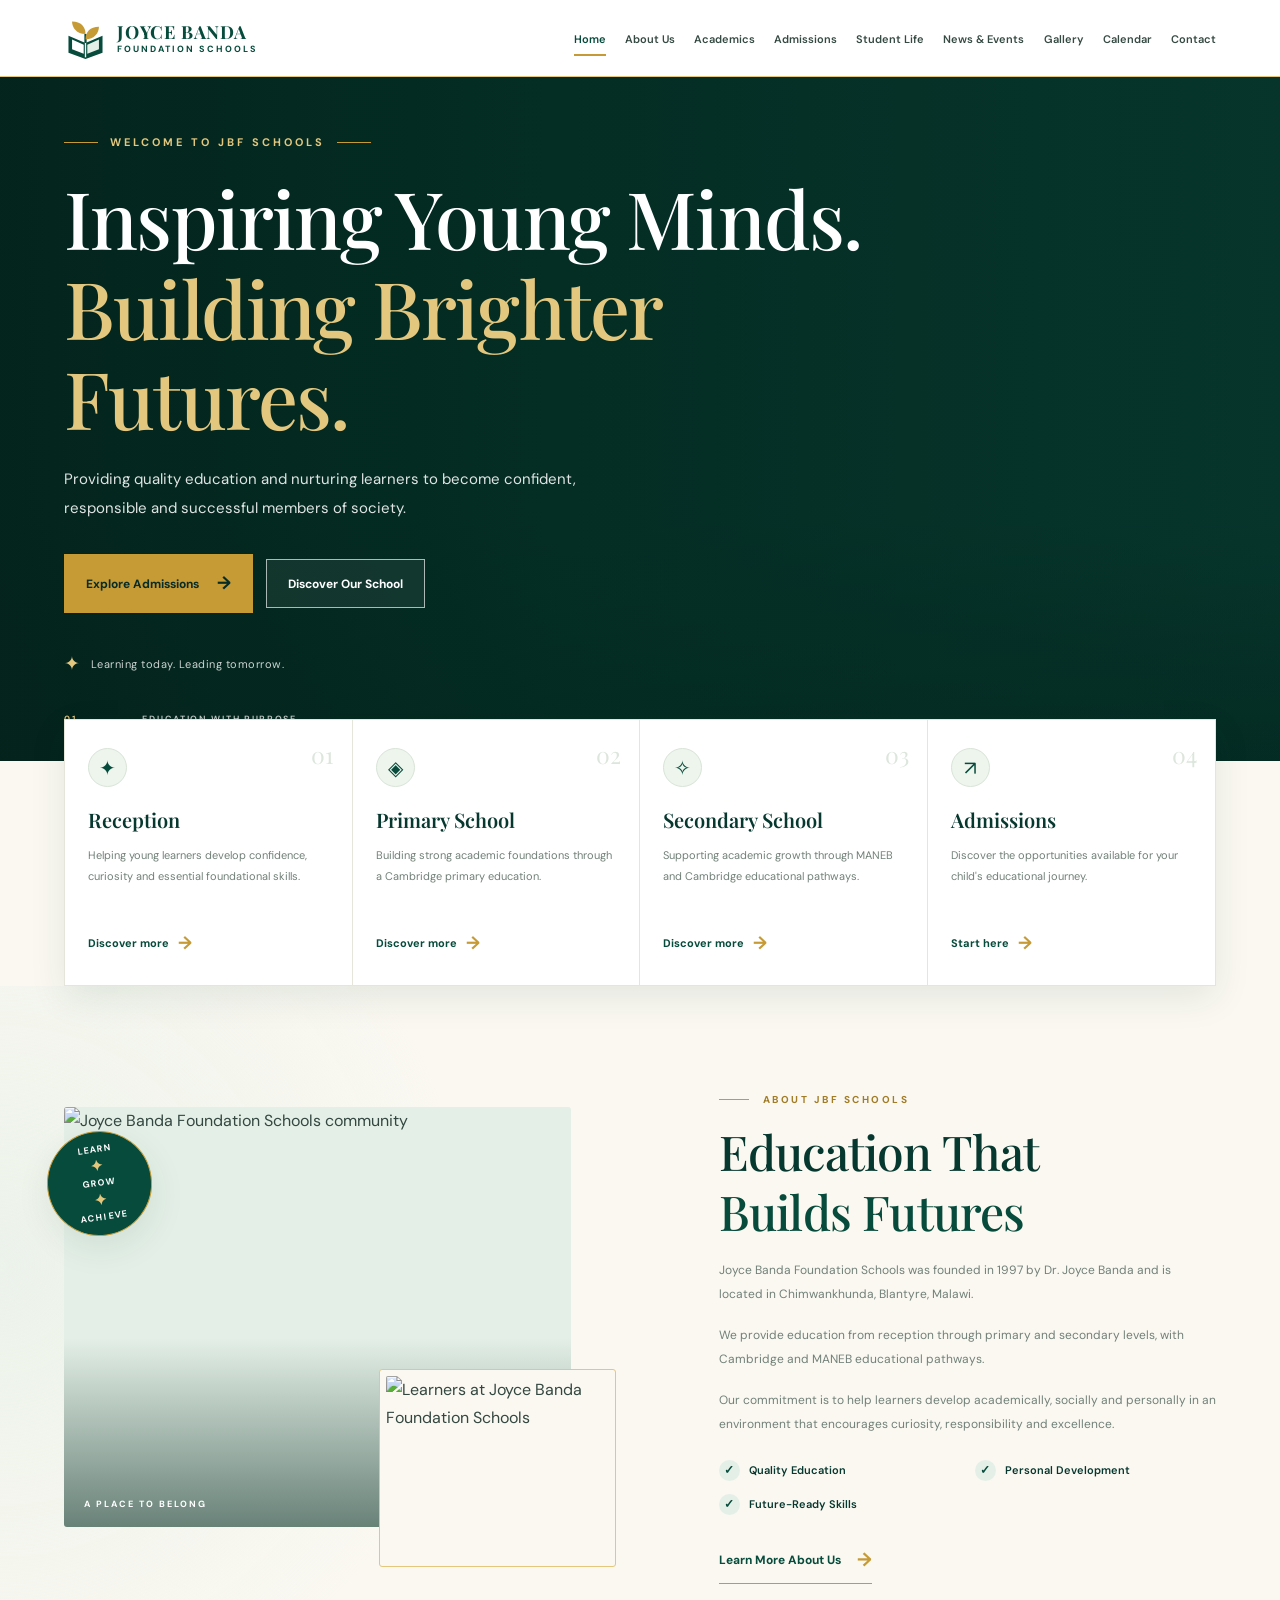
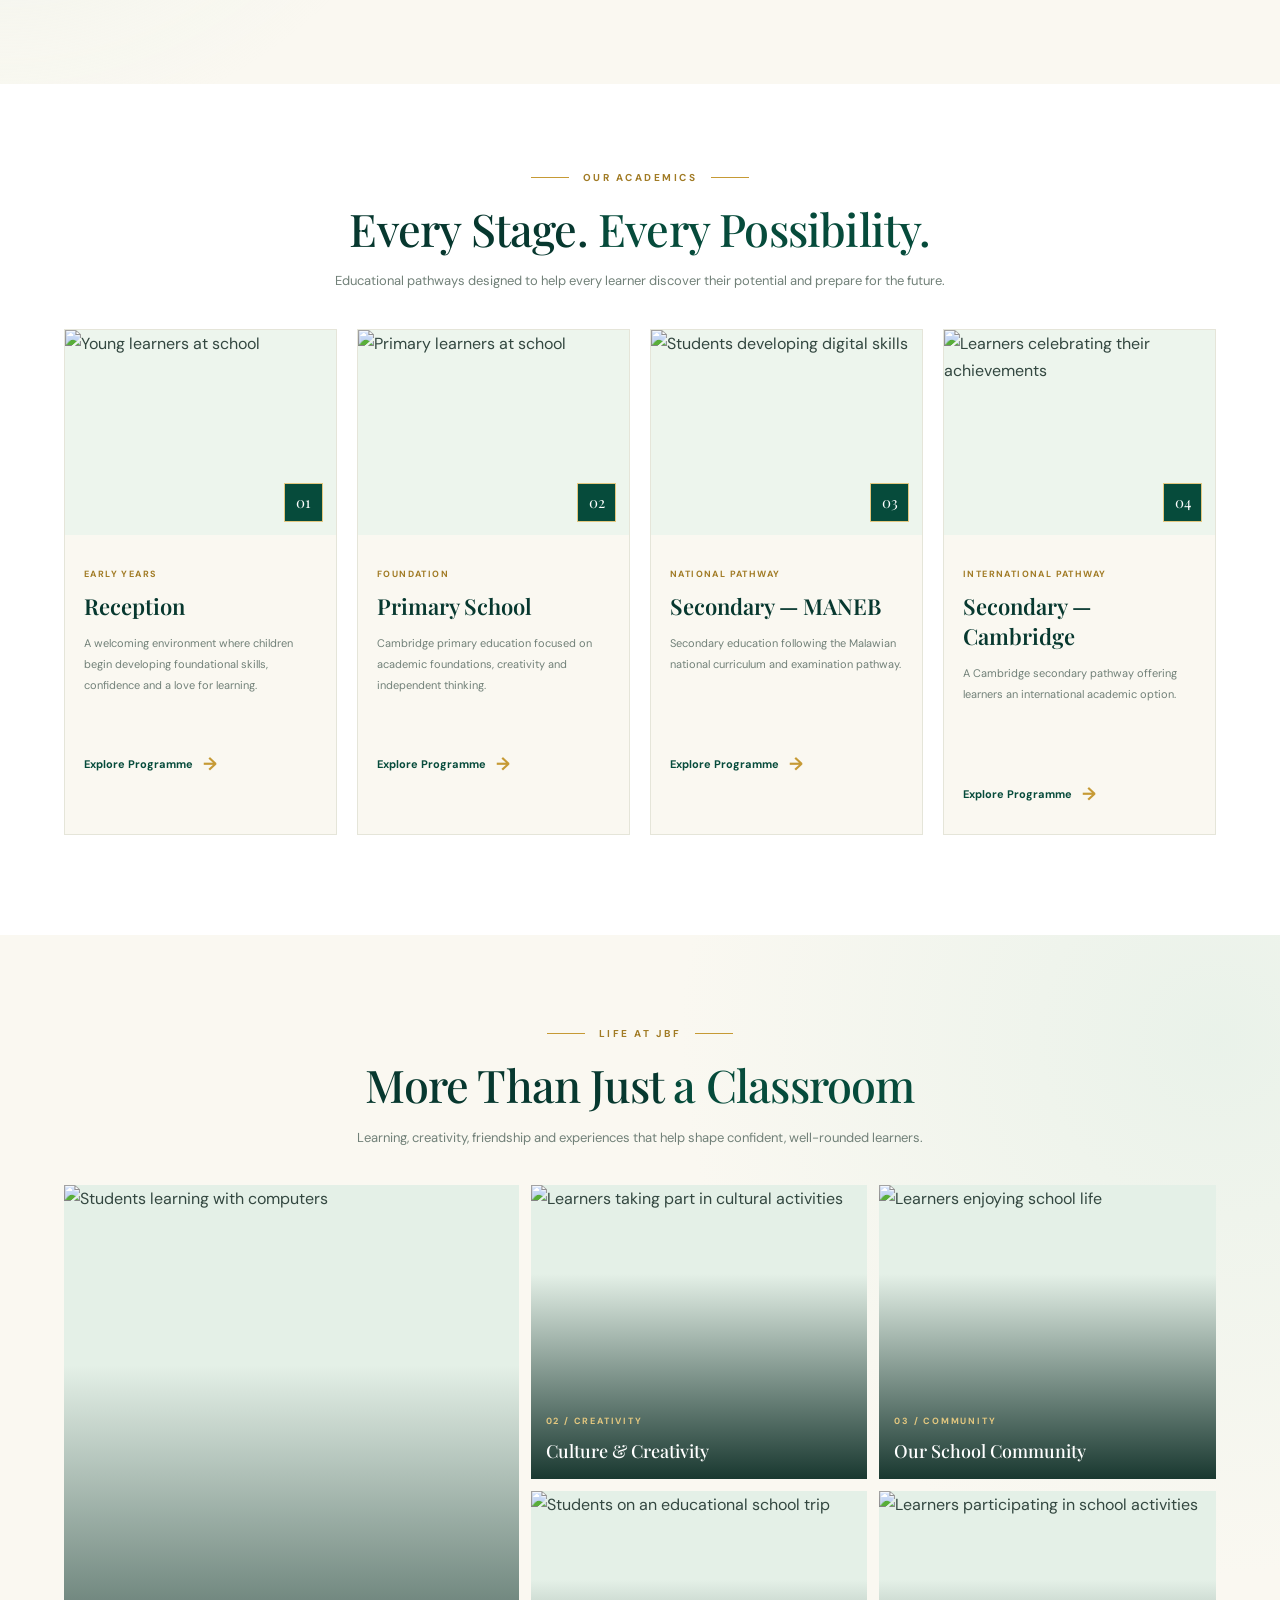
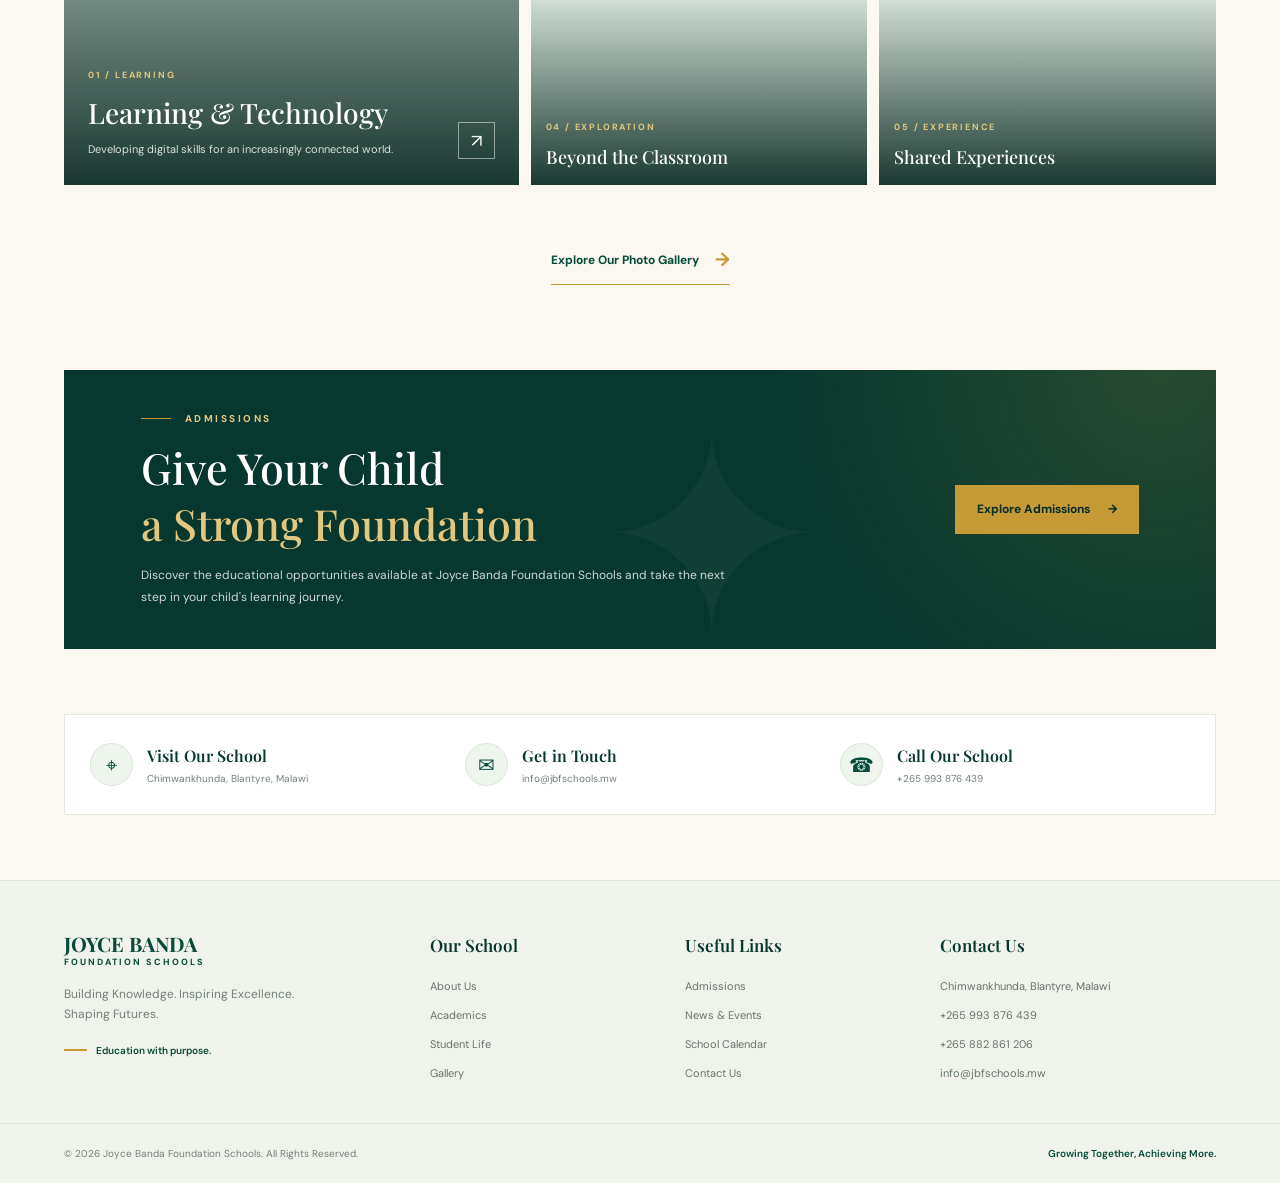
==== index.html @ c8eb5542 "Add files via upload" ====
<!DOCTYPE html>
<html lang="en">
<head>
    <meta charset="UTF-8">
    <meta name="viewport" content="width=device-width, initial-scale=1.0">

    <meta name="description"
          content="Discover Joyce Banda Foundation Schools in Chimwankhunda, Blantyre. Explore our academic programmes, school life and admissions.">

    <meta name="theme-color" content="#064b3b">

    <title>Joyce Banda Foundation Schools | Home</title>

    <link rel="stylesheet" href="style.css">

    <link rel="preconnect" href="https://fonts.googleapis.com">
    <link rel="preconnect" href="https://fonts.gstatic.com" crossorigin>

    <link href="https://fonts.googleapis.com/css2?family=DM+Sans:wght@400;500;600;700&family=Playfair+Display:wght@400;500;600;700&display=swap"
          rel="stylesheet">
          <link rel="stylesheet" href="navigation.css">
</head>

<body>

    <!-- ================= NAVIGATION ================= -->

    <header class="site-header">
        <nav class="navbar" aria-label="Main navigation">

            <div class="navigation-container">

                <a href="index.html" class="school-brand"
                   aria-label="Joyce Banda Foundation Schools home">

                    <span class="brand-symbol" aria-hidden="true">
                        <svg viewBox="0 0 48 48" fill="none">
                            <path d="M24 43V19" stroke="currentColor"
                                  stroke-width="2.5"/>
                            <path d="M24 19C14 19 9 12 9 5C19 5 24 11 24 19Z"
                                  fill="#C69A35"/>
                            <path d="M24 25C34 25 39 18 39 11C29 11 24 17 24 25Z"
                                  fill="#C69A35"/>
                            <path d="M5 21L24 29L43 21V40L24 47L5 40V21Z"
                                  fill="#064B3B"/>
                            <path d="M24 29V45" stroke="#FAF8F1"
                                  stroke-width="1.5"/>
                            <path d="M9 25L22 31V41L9 36V25Z"
                                  fill="#FFFFFF"/>
                            <path d="M39 25L26 31V41L39 36V25Z"
                                  fill="#E4F0E7"/>
                        </svg>
                    </span>

                    <span class="brand-text">
                        <strong>JOYCE BANDA</strong>
                        <small>FOUNDATION SCHOOLS</small>
                    </span>

                </a>


                <button class="menu-toggle"
                        id="menuToggle"
                        type="button"
                        aria-label="Open navigation menu"
                        aria-expanded="false"
                        aria-controls="navLinks">

                    <span></span>
                    <span></span>
                    <span></span>

                </button>


                <div class="nav-links" id="navLinks">

                    <a href="index.html">Home</a>
                    <a href="about.html">About Us</a>
                    <a href="academics.html">Academics</a>
                    <a href="admissions.html">Admissions</a>
                    <a href="student-life.html">Student Life</a>
                    <a href="news.html">News &amp; Events</a>
                    <a href="gallery.html">Gallery</a>
                    <a href="calendar.html">Calendar</a>
                    <a href="contact.html">Contact</a>

                </div>

            </div>

        </nav>
    </header>


    <main>

        <!-- ================= HERO SECTION ================= -->

        <section class="hero">

            <div class="hero-slideshow" aria-hidden="true">

                
                <div class="hero-slide"
                     style="background-image:url('images/allsmiles.jpg')">
                </div>

                <div class="hero-slide"
                     style="background-image:url('images/allsmilesboys.jpg')">
                </div>

                <div class="hero-slide"
                     style="background-image:url('images/computers.jpg')">
                </div>

                <div class="hero-slide"
                     style="background-image:url('images/graduationprimary.jpg')">
                </div>

                <div class="hero-slide"
                     style="background-image:url('images/graduationprimary2.jpg')">
                </div>

                <div class="hero-slide"
                     style="background-image:url('images/culturalday2.jpg')">
                </div>

                <div class="hero-slide"
                     style="background-image:url('images/kids2.jpg')">
                </div>

                <div class="hero-slide"
                     style="background-image:url('images/kids1.jpg')">
                </div>

                <div class="hero-slide"
                     style="background-image:url('images/sportsday.jpg')">
                </div>

                <div class="hero-slide"
                     style="background-image:url('images/JBwithkids.jpg')">
                </div>

            </div>


            <div class="hero-overlay"></div>


            <div class="hero-content">

                <div class="hero-eyebrow">
                    <span></span>
                    WELCOME TO JBF SCHOOLS
                    <span></span>
                </div>

                <h1>
                    Inspiring Young Minds.
                    <span>Building Brighter Futures.</span>
                </h1>

                <p>
                    Providing quality education and nurturing learners
                    to become confident, responsible and successful
                    members of society.
                </p>

                <div class="hero-buttons">

                    <a href="admissions.html" class="btn primary-btn">
                        Explore Admissions
                        <span aria-hidden="true">→</span>
                    </a>

                    <a href="about.html" class="btn secondary-btn">
                        Discover Our School
                    </a>

                </div>


                <div class="hero-note">
                    <span class="hero-note-icon" aria-hidden="true">✦</span>
                    <span>Learning today. Leading tomorrow.</span>
                </div>

            </div>


            <div class="hero-indicators"
                 aria-label="Slideshow controls">

                <button class="slide-dot active"
                        type="button"
                        aria-label="Show slide 1"
                        aria-pressed="true">
                </button>

                <button class="slide-dot"
                        type="button"
                        aria-label="Show slide 2"
                        aria-pressed="false">
                </button>

                <button class="slide-dot"
                        type="button"
                        aria-label="Show slide 3"
                        aria-pressed="false">
                </button>

                <button class="slide-dot"
                        type="button"
                        aria-label="Show slide 4"
                        aria-pressed="false">
                </button>

                <button class="slide-dot"
                        type="button"
                        aria-label="Show slide 5"
                        aria-pressed="false">
                </button>

                <button class="slide-dot"
                        type="button"
                        aria-label="Show slide 6"
                        aria-pressed="false">
                </button>

                <button class="slide-dot"
                        type="button"
                        aria-label="Show slide 7"
                        aria-pressed="false">
                </button>

                <button class="slide-dot"
                        type="button"
                        aria-label="Show slide 8"
                        aria-pressed="false">
                </button>

            </div>


            <div class="hero-bottom-label">
                <span>01</span>
                <span class="hero-label-line"></span>
                <span>EDUCATION WITH PURPOSE</span>
            </div>

        </section>


        <!-- ================= QUICK INFORMATION ================= -->

        <section class="quick-info" aria-label="Our school">

            <article class="info-card">

                <span class="info-number">01</span>

                <div class="info-icon" aria-hidden="true">✦</div>

                <h2>Reception</h2>

                <p>
                    Helping young learners develop confidence,
                    curiosity and essential foundational skills.
                </p>

                <a href="academics.html">
                    Discover more <span>→</span>
                </a>

            </article>


            <article class="info-card">

                <span class="info-number">02</span>

                <div class="info-icon" aria-hidden="true">◈</div>

                <h2>Primary School</h2>

                <p>
                    Building strong academic foundations through
                    a Cambridge primary education.
                </p>

                <a href="academics.html">
                    Discover more <span>→</span>
                </a>

            </article>


            <article class="info-card">

                <span class="info-number">03</span>

                <div class="info-icon" aria-hidden="true">✧</div>

                <h2>Secondary School</h2>

                <p>
                    Supporting academic growth through MANEB
                    and Cambridge educational pathways.
                </p>

                <a href="academics.html">
                    Discover more <span>→</span>
                </a>

            </article>


            <article class="info-card">

                <span class="info-number">04</span>

                <div class="info-icon" aria-hidden="true">↗</div>

                <h2>Admissions</h2>

                <p>
                    Discover the opportunities available
                    for your child's educational journey.
                </p>

                <a href="admissions.html">
                    Start here <span>→</span>
                </a>

            </article>

        </section>


        <!-- ================= ABOUT THE SCHOOL ================= -->

        <section class="about-preview">

            <div class="about-container">

                <div class="about-visual">

                    <div class="about-main-image">
                        <img src="images/JBwithkids.jpg"
                             alt="Joyce Banda Foundation Schools community"
                             loading="lazy">
                    </div>

                    <div class="about-accent-image">
                        <img src="images/allsmilesboys.jpg"
                             alt="Learners at Joyce Banda Foundation Schools"
                             loading="lazy">
                    </div>

                    <div class="about-stamp">
                        <span>LEARN</span>
                        <span class="stamp-star">✦</span>
                        <span>GROW</span>
                        <span class="stamp-star">✦</span>
                        <span>ACHIEVE</span>
                    </div>

                    <div class="about-image-label">
                        A PLACE TO BELONG
                    </div>

                </div>


                <div class="about-text">

                    <div class="section-eyebrow left-eyebrow">
                        <span></span>
                        ABOUT JBF SCHOOLS
                    </div>

                    <h2>
                        Education That
                        <span>Builds Futures</span>
                    </h2>

                    <p>
                        Joyce Banda Foundation Schools was founded in
                        1997 by Dr. Joyce Banda and is located in
                        Chimwankhunda, Blantyre, Malawi.
                    </p>

                    <p>
                        We provide education from reception through
                        primary and secondary levels, with Cambridge
                        and MANEB educational pathways.
                    </p>

                    <p>
                        Our commitment is to help learners develop
                        academically, socially and personally in an
                        environment that encourages curiosity,
                        responsibility and excellence.
                    </p>


                    <div class="about-values">

                        <div class="value-item">
                            <span class="value-check">✓</span>
                            <span>Quality Education</span>
                        </div>

                        <div class="value-item">
                            <span class="value-check">✓</span>
                            <span>Personal Development</span>
                        </div>

                        <div class="value-item">
                            <span class="value-check">✓</span>
                            <span>Future-Ready Skills</span>
                        </div>

                    </div>


                    <a href="about.html" class="text-button">
                        Learn More About Us
                        <span>→</span>
                    </a>

                </div>

            </div>

        </section>


        <!-- ================= ACADEMICS ================= -->

        <section class="academics">

            <div class="section-heading">

                <div class="section-eyebrow">
                    <span></span>
                    OUR ACADEMICS
                    <span></span>
                </div>

                <h2>Every Stage. <span>Every Possibility.</span></h2>

                <p>
                    Educational pathways designed to help every learner
                    discover their potential and prepare for the future.
                </p>

            </div>


            <div class="academic-grid">

                <article class="academic-card">

                    <div class="academic-image">
                        <img src="images/kids2.jpg"
                             alt="Young learners at school"
                             loading="lazy">

                        <span class="academic-number">01</span>
                    </div>

                    <div class="academic-content">

                        <span class="academic-label">EARLY YEARS</span>

                        <h3>Reception</h3>

                        <p>
                            A welcoming environment where children begin
                            developing foundational skills, confidence
                            and a love for learning.
                        </p>

                        <a href="academics.html">
                            Explore Programme <span>→</span>
                        </a>

                    </div>

                </article>


                <article class="academic-card">

                    <div class="academic-image">
                        <img src="images/graduationprimary.jpg"
                             alt="Primary learners at school"
                             loading="lazy">

                        <span class="academic-number">02</span>
                    </div>

                    <div class="academic-content">

                        <span class="academic-label">FOUNDATION</span>

                        <h3>Primary School</h3>

                        <p>
                            Cambridge primary education focused on
                            academic foundations, creativity and
                            independent thinking.
                        </p>

                        <a href="academics.html">
                            Explore Programme <span>→</span>
                        </a>

                    </div>

                </article>


                <article class="academic-card">

                    <div class="academic-image">
                        <img src="images/allsmilesboys.jpg"
                             alt="Students developing digital skills"
                             loading="lazy">

                        <span class="academic-number">03</span>
                    </div>

                    <div class="academic-content">

                        <span class="academic-label">NATIONAL PATHWAY</span>

                        <h3>Secondary — MANEB</h3>

                        <p>
                            Secondary education following the Malawian
                            national curriculum and examination pathway.
                        </p>

                        <a href="academics.html">
                            Explore Programme <span>→</span>
                        </a>

                    </div>

                </article>


                <article class="academic-card">

                    <div class="academic-image">
                        <img src="images/allsmiles.jpg"
                             alt="Learners celebrating their achievements"
                             loading="lazy">

                        <span class="academic-number">04</span>
                    </div>

                    <div class="academic-content">

                        <span class="academic-label">INTERNATIONAL PATHWAY</span>

                        <h3>Secondary — Cambridge</h3>

                        <p>
                            A Cambridge secondary pathway offering
                            learners an international academic option.
                        </p>

                        <a href="academics.html">
                            Explore Programme <span>→</span>
                        </a>

                    </div>

                </article>

            </div>

        </section>


        <!-- ================= LIFE AT JBF ================= -->

        <section class="school-life">

            <div class="section-heading">

                <div class="section-eyebrow">
                    <span></span>
                    LIFE AT JBF
                    <span></span>
                </div>

                <h2>More Than Just <span>a Classroom</span></h2>

                <p>
                    Learning, creativity, friendship and experiences
                    that help shape confident, well-rounded learners.
                </p>

            </div>


            <div class="life-gallery">

                <a href="gallery.html" class="life-feature">

                    <img src="images/computers.jpg"
                         alt="Students learning with computers"
                         loading="lazy">

                    <div class="life-caption">

                        <span class="life-number">01 / LEARNING</span>

                        <h3>Learning &amp; Technology</h3>

                        <p>
                            Developing digital skills for an
                            increasingly connected world.
                        </p>

                        <span class="life-arrow">↗</span>

                    </div>

                </a>


                <a href="gallery.html" class="life-item life-culture">

                    <img src="images/culturalday.jpg"
                         alt="Learners taking part in cultural activities"
                         loading="lazy">

                    <div class="life-item-caption">
                        <span>02 / CREATIVITY</span>
                        <h3>Culture &amp; Creativity</h3>
                    </div>

                </a>


                <a href="gallery.html" class="life-item life-community">

                    <img src="images/allsmiles.jpg"
                         alt="Learners enjoying school life"
                         loading="lazy">

                    <div class="life-item-caption">
                        <span>03 / COMMUNITY</span>
                        <h3>Our School Community</h3>
                    </div>

                </a>


                <a href="gallery.html" class="life-item life-trips">

                    <img src="images/schootrip1.jpg"
                         alt="Students on an educational school trip"
                         loading="lazy">

                    <div class="life-item-caption">
                        <span>04 / EXPLORATION</span>
                        <h3>Beyond the Classroom</h3>
                    </div>

                </a>


                <a href="gallery.html" class="life-item life-events">

                    <img src="images/culturalday3.jpg"
                         alt="Learners participating in school activities"
                         loading="lazy">

                    <div class="life-item-caption">
                        <span>05 / EXPERIENCE</span>
                        <h3>Shared Experiences</h3>
                    </div>

                </a>

            </div>


            <div class="gallery-link-wrap">

                <a href="gallery.html" class="text-button">
                    Explore Our Photo Gallery
                    <span>→</span>
                </a>

            </div>

        </section>


        <!-- ================= ADMISSIONS CTA ================= -->

        <section class="admission-banner">

            <div class="admission-decoration" aria-hidden="true">
                ✦
            </div>

            <div class="admission-content">

                <div class="section-eyebrow left-eyebrow">
                    <span></span>
                    ADMISSIONS
                </div>

                <h2>
                    Give Your Child
                    <span>a Strong Foundation</span>
                </h2>

                <p>
                    Discover the educational opportunities available
                    at Joyce Banda Foundation Schools and take the
                    next step in your child's learning journey.
                </p>

            </div>

            <a href="admissions.html" class="btn admission-btn">
                Explore Admissions <span>→</span>
            </a>

        </section>


        <!-- ================= CONTACT STRIP ================= -->

        <section class="contact-strip">

            <div class="contact-strip-item">
                <span class="contact-symbol">⌖</span>
                <div>
                    <strong>Visit Our School</strong>
                    <p>Chimwankhunda, Blantyre, Malawi</p>
                </div>
            </div>

            <div class="contact-strip-item">
                <span class="contact-symbol">✉</span>
                <div>
                    <strong>Get in Touch</strong>
                    <p>info@jbfschools.mw</p>
                </div>
            </div>

            <div class="contact-strip-item">
                <span class="contact-symbol">☎</span>
                <div>
                    <strong>Call Our School</strong>
                    <p>+265 993 876 439</p>
                </div>
            </div>

        </section>

    </main>


    <!-- ================= FOOTER ================= -->

    <footer class="site-footer">

        <div class="footer-container">

            <div class="footer-brand">

                <a href="index.html" class="footer-logo">
                    <span>JOYCE BANDA</span>
                    <small>FOUNDATION SCHOOLS</small>
                </a>

                <p>
                    Building Knowledge. Inspiring Excellence.
                    Shaping Futures.
                </p>

                <div class="footer-accent">
                    <span></span>
                    Education with purpose.
                </div>

            </div>


            <div class="footer-column">

                <h3>Our School</h3>

                <a href="about.html">About Us</a>
                <a href="academics.html">Academics</a>
                <a href="student-life.html">Student Life</a>
                <a href="gallery.html">Gallery</a>

            </div>


            <div class="footer-column">

                <h3>Useful Links</h3>

                <a href="admissions.html">Admissions</a>
                <a href="news.html">News &amp; Events</a>
                <a href="calendar.html">School Calendar</a>
                <a href="contact.html">Contact Us</a>

            </div>


            <div class="footer-column footer-contact">

                <h3>Contact Us</h3>

                <p>Chimwankhunda, Blantyre, Malawi</p>
                <a href="tel:+265993876439">+265 993 876 439</a>
                <a href="tel:+265882861206">+265 882 861 206</a>
                <a href="mailto:info@jbfschools.mw">
                    info@jbfschools.mw
                </a>

            </div>

        </div>


        <div class="footer-bottom">

            <p>
                &copy; <span id="currentYear">2026</span>
                Joyce Banda Foundation Schools.
                All Rights Reserved.
            </p>

            <span>Growing Together, Achieving More.</span>

        </div>

    </footer>


    <script src="script.js"></script>
    <script src="navigation.js"></script>

</body>
</html>
---- style.css ----
:root {
    --green: #064b3b;
    --green-dark: #07382f;
    --green-deep: #062c25;

    --gold: #c69a35;
    --gold-light: #e3c77f;

    --cream: #faf8f1;
    --mint: #edf5ed;
    --green-light: #e4f0e7;
    --white: #ffffff;

    --text: #334740;
    --muted: #718078;
    --border: #e5e5d9;

    --shadow: 0 12px 35px rgba(6, 59, 45, 0.09);
    --heading-font: "Playfair Display", Georgia, serif;
    --body-font: "DM Sans", Arial, sans-serif;
}


/* RESET */

* {
    margin: 0;
    padding: 0;
    box-sizing: border-box;
}

html {
    scroll-behavior: smooth;
    scroll-padding-top: 85px;
}

body {
    background: var(--cream);
    color: var(--text);
    font-family: var(--body-font);
    line-height: 1.7;
    overflow-x: hidden;
}

body,
button,
a {
    -webkit-tap-highlight-color: transparent;
}

img {
    display: block;
    width: 100%;
    height: 100%;
    object-fit: cover;
}

a {
    color: inherit;
    text-decoration: none;
}

button {
    font: inherit;
}

button:focus-visible,
a:focus-visible {
    outline: 3px solid var(--gold);
    outline-offset: 4px;
}

::selection {
    background: var(--green);
    color: var(--white);
}





/* ==================================================
   HERO SLIDESHOW
================================================== */

.hero {
    position: relative;
    min-height: 620px;
    height: min(76vh, 760px);
    max-height: 780px;
    overflow: hidden;
    isolation: isolate;
    background: var(--green-dark);
    color: var(--white);
}

.hero-slideshow {
    position: absolute;
    z-index: -3;
    inset: 0;
}

.hero-slide {
    position: absolute;
    inset: 0;
    background-position: center;
    background-size: cover;
    opacity: 0;
    transform: scale(1.045);
    transition:
        opacity 1.2s ease,
        transform 3s ease;
}

.hero-slide.active {
    opacity: 1;
    transform: scale(1);
}

.hero-overlay {
    position: absolute;
    z-index: -2;
    inset: 0;
    background:
        linear-gradient(
            90deg,
            rgba(3, 34, 27, 0.90) 0%,
            rgba(3, 42, 32, 0.76) 43%,
            rgba(3, 42, 32, 0.22) 100%
        ),
        linear-gradient(
            0deg,
            rgba(3, 32, 25, 0.50),
            transparent 35%
        );
}

.hero-content {
    width: 90%;
    max-width: 1400px;
    height: 100%;
    min-height: inherit;
    margin: auto;
    padding: 90px 0 115px;
    display: flex;
    flex-direction: column;
    align-items: flex-start;
    justify-content: center;
}

.hero-eyebrow {
    display: flex;
    align-items: center;
    gap: 12px;
    margin-bottom: 22px;
    color: var(--gold-light);
    font-size: 11px;
    font-weight: 700;
    letter-spacing: 3px;
}

.hero-eyebrow > span {
    width: 34px;
    height: 1px;
    background: var(--gold);
}

.hero-content h1 {
    max-width: 850px;
    color: var(--white);
    font-family: var(--heading-font);
    font-size: clamp(42px, 6.2vw, 80px);
    font-weight: 500;
    line-height: 1.13;
    letter-spacing: -1.8px;
}

.hero-content h1 span {
    display: block;
    color: var(--gold-light);
}

.hero-content > p {
    max-width: 580px;
    margin-top: 23px;
    color: rgba(255, 255, 255, 0.88);
    font-size: 15px;
    line-height: 1.9;
}

.hero-buttons {
    margin-top: 32px;
    display: flex;
    flex-wrap: wrap;
    align-items: center;
    gap: 13px;
}

.btn {
    min-height: 49px;
    padding: 13px 21px;
    display: inline-flex;
    align-items: center;
    justify-content: center;
    gap: 18px;
    font-size: 12px;
    font-weight: 700;
    transition:
        background 0.25s ease,
        color 0.25s ease,
        transform 0.25s ease;
}

.primary-btn {
    background: var(--gold);
    color: var(--green-deep);
    border: 1px solid var(--gold);
}

.primary-btn:hover {
    background: var(--gold-light);
    transform: translateY(-2px);
}

.primary-btn span {
    font-size: 18px;
}

.secondary-btn {
    border: 1px solid rgba(255, 255, 255, 0.65);
    color: var(--white);
    background: rgba(255, 255, 255, 0.06);
}

.secondary-btn:hover {
    background: var(--white);
    color: var(--green);
}

.hero-note {
    display: flex;
    align-items: center;
    gap: 10px;
    margin-top: 35px;
    color: rgba(255, 255, 255, 0.8);
    font-size: 11px;
    letter-spacing: 0.5px;
}

.hero-note-icon {
    color: var(--gold-light);
    font-size: 19px;
}

.hero-indicators {
    position: absolute;
    right: 5%;
    bottom: 34px;
    display: flex;
    align-items: center;
    gap: 8px;
}

.slide-dot {
    width: 7px;
    height: 7px;
    padding: 0;
    border: 0;
    border-radius: 50%;
    background: rgba(255, 255, 255, 0.55);
    cursor: pointer;
    transition: all 0.3s ease;
}

.slide-dot.active {
    width: 29px;
    border-radius: 10px;
    background: var(--gold-light);
}

.hero-bottom-label {
    position: absolute;
    bottom: 34px;
    left: 5%;
    display: flex;
    align-items: center;
    gap: 12px;
    color: rgba(255, 255, 255, 0.76);
    font-size: 9px;
    font-weight: 600;
    letter-spacing: 1.7px;
}

.hero-bottom-label > span:first-child {
    color: var(--gold-light);
}

.hero-label-line {
    width: 42px;
    height: 1px;
    background: var(--gold);
}


/* ==================================================
   SHARED SECTION STYLES
================================================== */

.section-eyebrow {
    display: flex;
    align-items: center;
    justify-content: center;
    gap: 14px;
    margin-bottom: 13px;
    color: #a17b25;
    font-size: 10px;
    font-weight: 700;
    letter-spacing: 2.5px;
}

.section-eyebrow > span {
    width: 38px;
    height: 1px;
    background: var(--gold);
}

.left-eyebrow {
    justify-content: flex-start;
}

.left-eyebrow > span {
    width: 30px;
}

.section-heading {
    width: 90%;
    max-width: 760px;
    margin: 0 auto 35px;
    text-align: center;
}

.section-heading h2 {
    color: var(--green-dark);
    font-family: var(--heading-font);
    font-size: clamp(30px, 4vw, 45px);
    font-weight: 500;
    line-height: 1.3;
    letter-spacing: -0.8px;
}

.section-heading h2 span {
    color: var(--green);
}

.section-heading > p {
    max-width: 650px;
    margin: 12px auto 0;
    color: var(--muted);
    font-size: 13px;
    line-height: 1.9;
}


/* ==================================================
   QUICK INFORMATION CARDS
================================================== */

.quick-info {
    position: relative;
    z-index: 5;
    width: 90%;
    max-width: 1350px;
    margin: -42px auto 0;
    display: grid;
    grid-template-columns: repeat(4, minmax(0, 1fr));
    background: var(--white);
    border: 1px solid var(--border);
    box-shadow: var(--shadow);
}

.info-card {
    position: relative;
    min-width: 0;
    padding: 28px 23px 26px;
    border-right: 1px solid var(--border);
    background: var(--white);
    transition: background 0.3s ease;
}

.info-card:last-child {
    border-right: 0;
}

.info-card:hover {
    background: var(--mint);
}

.info-number {
    position: absolute;
    top: 15px;
    right: 18px;
    color: #dce6dc;
    font-family: var(--heading-font);
    font-size: 23px;
}

.info-icon {
    width: 39px;
    height: 39px;
    display: grid;
    place-items: center;
    margin-bottom: 16px;
    border: 1px solid #d9e4d7;
    border-radius: 50%;
    background: var(--mint);
    color: var(--green);
    font-size: 20px;
}

.info-card h2 {
    color: var(--green-dark);
    font-family: var(--heading-font);
    font-size: 20px;
    font-weight: 600;
}

.info-card p {
    min-height: 70px;
    margin-top: 8px;
    color: var(--muted);
    font-size: 11px;
    line-height: 1.9;
}

.info-card > a {
    display: inline-flex;
    align-items: center;
    gap: 9px;
    margin-top: 13px;
    color: var(--green);
    font-size: 11px;
    font-weight: 700;
}

.info-card > a span {
    color: var(--gold);
    font-size: 18px;
    transition: transform 0.25s ease;
}

.info-card > a:hover span {
    transform: translateX(4px);
}


/* ==================================================
   ABOUT SECTION
================================================== */

.about-preview {
    padding: 105px 0 100px;
    background:
        radial-gradient(
            circle at 0% 40%,
            rgba(228, 240, 231, 0.65),
            transparent 35%
        ),
        var(--cream);
}

.about-container {
    width: 90%;
    max-width: 1250px;
    margin: auto;
    display: grid;
    grid-template-columns: 1fr 0.9fr;
    align-items: center;
    gap: clamp(45px, 8vw, 105px);
}

.about-visual {
    position: relative;
    min-height: 460px;
    padding: 0 45px 40px 0;
}

.about-main-image {
    position: absolute;
    inset: 0 45px 40px 0;
    overflow: hidden;
    background: var(--green-light);
    border-radius: 3px;
}

.about-main-image img {
    transition: transform 0.7s ease;
}

.about-visual:hover .about-main-image img {
    transform: scale(1.035);
}

.about-main-image::after {
    content: "";
    position: absolute;
    inset: 55% 0 0;
    background: linear-gradient(transparent, rgba(3, 39, 29, 0.55));
}

.about-accent-image {
    position: absolute;
    right: 0;
    bottom: 0;
    width: 43%;
    height: 43%;
    padding: 6px;
    background: var(--cream);
    border: 1px solid var(--gold-light);
    border-radius: 3px;
    overflow: hidden;
}

.about-accent-image img {
    border-radius: 2px;
}

.about-stamp {
    position: absolute;
    top: 24px;
    left: -17px;
    width: 105px;
    height: 105px;
    padding: 10px;
    display: flex;
    flex-direction: column;
    align-items: center;
    justify-content: center;
    gap: 1px;
    border: 1px solid var(--gold);
    border-radius: 50%;
    background: var(--green);
    color: var(--white);
    font-size: 9px;
    font-weight: 700;
    letter-spacing: 1.2px;
    transform: rotate(-8deg);
    box-shadow: var(--shadow);
}

.stamp-star {
    color: var(--gold-light);
    font-size: 15px;
    line-height: 1.1;
}

.about-image-label {
    position: absolute;
    bottom: 55px;
    left: 20px;
    color: white;
    font-size: 9px;
    font-weight: 700;
    letter-spacing: 2px;
}

.about-text h2 {
    max-width: 530px;
    color: var(--green-dark);
    font-family: var(--heading-font);
    font-size: clamp(34px, 4vw, 48px);
    font-weight: 500;
    line-height: 1.25;
    letter-spacing: -0.8px;
}

.about-text h2 span {
    display: block;
    color: var(--green);
}

.about-text > p {
    margin-top: 17px;
    color: var(--muted);
    font-size: 12px;
    line-height: 2;
}

.about-values {
    margin-top: 24px;
    display: grid;
    grid-template-columns: repeat(2, minmax(0, 1fr));
    gap: 13px 15px;
}

.value-item {
    display: flex;
    align-items: center;
    gap: 9px;
    color: var(--green-dark);
    font-size: 11px;
    font-weight: 600;
}

.value-check {
    width: 21px;
    height: 21px;
    display: grid;
    place-items: center;
    flex-shrink: 0;
    border-radius: 50%;
    background: var(--green-light);
    color: var(--green);
    font-size: 12px;
}

.text-button {
    display: inline-flex;
    align-items: center;
    gap: 16px;
    margin-top: 29px;
    padding-bottom: 7px;
    border-bottom: 1px solid var(--gold);
    color: var(--green);
    font-size: 12px;
    font-weight: 700;
    transition: gap 0.25s ease;
}

.text-button span {
    color: var(--gold);
    font-size: 19px;
}

.text-button:hover {
    gap: 23px;
}


/* ==================================================
   ACADEMIC PROGRAMMES
================================================== */

.academics {
    padding: 85px 0 100px;
    background: var(--white);
}

.academic-grid {
    width: 90%;
    max-width: 1350px;
    margin: auto;
    display: grid;
    grid-template-columns: repeat(4, minmax(0, 1fr));
    align-items: stretch;
    gap: 20px;
}

.academic-card {
    min-width: 0;
    overflow: hidden;
    background: var(--cream);
    border: 1px solid var(--border);
    transition:
        transform 0.3s ease,
        box-shadow 0.3s ease;
}

.academic-card:hover {
    transform: translateY(-6px);
    box-shadow: var(--shadow);
}

.academic-image {
    position: relative;
    height: 205px;
    overflow: hidden;
    background: var(--mint);
}

.academic-image img {
    transition: transform 0.6s ease;
}

.academic-card:hover .academic-image img {
    transform: scale(1.055);
}

.academic-number {
    position: absolute;
    right: 13px;
    bottom: 13px;
    width: 39px;
    height: 39px;
    display: grid;
    place-items: center;
    border: 1px solid var(--gold-light);
    background: var(--green);
    color: white;
    font-family: var(--heading-font);
    font-size: 15px;
}

.academic-content {
    padding: 23px 19px 25px;
}

.academic-label {
    color: #a17b25;
    font-size: 9px;
    font-weight: 700;
    letter-spacing: 1.4px;
}

.academic-content h3 {
    margin-top: 7px;
    color: var(--green-dark);
    font-family: var(--heading-font);
    font-size: 22px;
    font-weight: 600;
    line-height: 1.35;
}

.academic-content p {
    min-height: 100px;
    margin-top: 11px;
    color: var(--muted);
    font-size: 11px;
    line-height: 1.9;
}

.academic-content > a {
    display: inline-flex;
    align-items: center;
    gap: 10px;
    margin-top: 16px;
    color: var(--green);
    font-size: 11px;
    font-weight: 700;
}

.academic-content > a span {
    color: var(--gold);
    font-size: 18px;
    transition: transform 0.25s ease;
}

.academic-content > a:hover span {
    transform: translateX(4px);
}


/* ==================================================
   SCHOOL LIFE PHOTO COLLAGE
================================================== */

.school-life {
    padding: 90px 0 85px;
    background:
        radial-gradient(
            circle at 95% 10%,
            rgba(228, 240, 231, 0.75),
            transparent 35%
        ),
        var(--cream);
}

.life-gallery {
    width: 90%;
    max-width: 1350px;
    height: 600px;
    margin: auto;
    display: grid;
    grid-template-columns: 1.35fr 1fr 1fr;
    grid-template-rows: 1fr 1fr;
    gap: 12px;
}

.life-feature,
.life-item {
    position: relative;
    min-width: 0;
    min-height: 0;
    display: block;
    overflow: hidden;
    background: var(--green-light);
}

.life-feature {
    grid-row: 1 / 3;
}

.life-culture {
    grid-column: 2;
    grid-row: 1;
}

.life-community {
    grid-column: 3;
    grid-row: 1;
}

.life-trips {
    grid-column: 2;
    grid-row: 2;
}

.life-events {
    grid-column: 3;
    grid-row: 2;
}

.life-feature img,
.life-item img {
    transition: transform 0.65s ease;
}

.life-feature:hover img,
.life-item:hover img {
    transform: scale(1.06);
}

.life-feature::after,
.life-item::after {
    content: "";
    position: absolute;
    inset: 30% 0 0;
    background: linear-gradient(
        transparent,
        rgba(3, 36, 28, 0.9)
    );
    transition: opacity 0.3s ease;
}

.life-caption {
    position: absolute;
    z-index: 1;
    right: 24px;
    bottom: 26px;
    left: 24px;
    color: white;
}

.life-number,
.life-item-caption > span {
    color: var(--gold-light);
    font-size: 9px;
    font-weight: 700;
    letter-spacing: 1.8px;
}

.life-caption h3,
.life-item-caption h3 {
    margin-top: 7px;
    font-family: var(--heading-font);
    font-size: clamp(19px, 2.2vw, 29px);
    font-weight: 500;
    line-height: 1.35;
}

.life-caption p {
    max-width: 350px;
    margin-top: 8px;
    color: rgba(255, 255, 255, 0.83);
    font-size: 11px;
    line-height: 1.8;
}

.life-arrow {
    position: absolute;
    right: 0;
    bottom: 0;
    width: 37px;
    height: 37px;
    display: grid;
    place-items: center;
    border: 1px solid rgba(255, 255, 255, 0.5);
    font-size: 18px;
    transition: background 0.25s ease;
}

.life-feature:hover .life-arrow {
    background: var(--gold);
    color: var(--green-dark);
    border-color: var(--gold);
}

.life-item-caption {
    position: absolute;
    z-index: 1;
    right: 15px;
    bottom: 16px;
    left: 15px;
    color: white;
}

.life-item-caption h3 {
    font-size: 18px;
}

.gallery-link-wrap {
    display: flex;
    justify-content: center;
    margin-top: 30px;
}


/* ==================================================
   ADMISSIONS BANNER
================================================== */

.admission-banner {
    position: relative;
    width: 90%;
    max-width: 1350px;
    min-height: 245px;
    margin: 0 auto 65px;
    padding: 40px 6%;
    display: flex;
    align-items: center;
    justify-content: space-between;
    gap: 35px;
    overflow: hidden;
    background:
        radial-gradient(
            circle at 95% 0%,
            rgba(198, 154, 53, 0.17),
            transparent 34%
        ),
        var(--green-dark);
    color: white;
}

.admission-content {
    position: relative;
    z-index: 1;
    max-width: 700px;
}

.admission-content .section-eyebrow {
    color: var(--gold-light);
}

.admission-content h2 {
    font-family: var(--heading-font);
    font-size: clamp(29px, 3.5vw, 43px);
    font-weight: 500;
    line-height: 1.3;
}

.admission-content h2 span {
    display: block;
    color: var(--gold-light);
}

.admission-content p {
    max-width: 600px;
    margin-top: 12px;
    color: rgba(255, 255, 255, 0.8);
    font-size: 12px;
    line-height: 1.9;
}

.admission-decoration {
    position: absolute;
    right: 34%;
    bottom: -120px;
    color: rgba(255, 255, 255, 0.035);
    font-size: 270px;
    pointer-events: none;
}

.admission-btn {
    position: relative;
    z-index: 1;
    flex-shrink: 0;
    background: var(--gold);
    color: var(--green-deep);
    border: 1px solid var(--gold);
}

.admission-btn:hover {
    background: var(--gold-light);
    transform: translateY(-2px);
}


/* ==================================================
   CONTACT STRIP
================================================== */

.contact-strip {
    width: 90%;
    max-width: 1350px;
    margin: 0 auto 65px;
    padding: 27px 25px;
    display: grid;
    grid-template-columns: repeat(3, minmax(0, 1fr));
    gap: 25px;
    border: 1px solid var(--border);
    background: var(--white);
}

.contact-strip-item {
    display: flex;
    align-items: center;
    gap: 14px;
}

.contact-symbol {
    width: 43px;
    height: 43px;
    flex-shrink: 0;
    display: grid;
    place-items: center;
    border: 1px solid #dbe5d8;
    border-radius: 50%;
    background: var(--mint);
    color: var(--green);
    font-size: 20px;
}

.contact-strip-item strong {
    color: var(--green-dark);
    font-family: var(--heading-font);
    font-size: 16px;
    font-weight: 600;
}

.contact-strip-item p {
    color: var(--muted);
    font-size: 10px;
    overflow-wrap: anywhere;
}


/* ==================================================
   FOOTER
================================================== */

.site-footer {
    background: #f0f3eb;
    border-top: 1px solid #dce5d9;
}

.footer-container {
    width: 90%;
    max-width: 1350px;
    margin: auto;
    padding: 50px 0 40px;
    display: grid;
    grid-template-columns: 1.5fr 1fr 1fr 1.25fr;
    gap: 35px;
}

.footer-logo {
    display: inline-flex;
    flex-direction: column;
    color: var(--green);
    font-family: var(--heading-font);
    font-size: 20px;
    font-weight: 700;
    line-height: 1.3;
}

.footer-logo small {
    font-family: var(--body-font);
    font-size: 9px;
    letter-spacing: 2px;
}

.footer-brand > p {
    max-width: 270px;
    margin-top: 15px;
    color: var(--muted);
    font-size: 12px;
}

.footer-accent {
    display: flex;
    align-items: center;
    gap: 9px;
    margin-top: 17px;
    color: var(--green);
    font-size: 10px;
    font-weight: 600;
}

.footer-accent span {
    width: 23px;
    height: 2px;
    background: var(--gold);
}

.footer-column {
    display: flex;
    flex-direction: column;
    align-items: flex-start;
    gap: 9px;
}

.footer-column h3 {
    margin-bottom: 8px;
    color: var(--green-dark);
    font-family: var(--heading-font);
    font-size: 17px;
    font-weight: 600;
}

.footer-column a,
.footer-column p {
    color: #66746c;
    font-size: 11px;
    line-height: 1.8;
    overflow-wrap: anywhere;
}

.footer-column a {
    transition: color 0.2s ease;
}

.footer-column a:hover {
    color: var(--green);
    text-decoration: underline;
    text-decoration-color: var(--gold);
    text-underline-offset: 4px;
}

.footer-bottom {
    min-height: 60px;
    padding: 15px 5%;
    display: flex;
    align-items: center;
    justify-content: space-between;
    flex-wrap: wrap;
    gap: 10px;
    border-top: 1px solid #dce5d9;
    color: var(--muted);
    font-size: 10px;
}

.footer-bottom > span {
    color: var(--green);
    font-weight: 600;
}


/* ==================================================
   TABLETS AND SMALL LAPTOPS
================================================== */

@media (max-width: 1150px) {

    .navigation-container {
        padding: 0 3%;
        gap: 18px;
    }

    .brand-text strong {
        font-size: 15px;
    }

    .brand-text small {
        font-size: 7px;
        letter-spacing: 1.5px;
    }

    .brand-symbol {
        width: 36px;
        height: 36px;
    }

    .nav-links {
        gap: 11px;
    }

    .nav-links a {
        font-size: 9px;
    }

    .academic-grid {
        grid-template-columns: repeat(2, minmax(0, 1fr));
    }

    .academic-content p {
        min-height: 65px;
    }

    .life-gallery {
        height: 500px;
    }

    .contact-strip {
        gap: 15px;
        padding: 22px 18px;
    }
}


/* ==================================================
   MOBILE NAVIGATION AND TABLET LAYOUT
================================================== */

@media (max-width: 850px) {

    .navigation-container {
        min-height: 70px;
        padding: 0 5%;
    }

    .menu-toggle {
        display: block;
        flex-shrink: 0;
    }

    .nav-links {
        position: absolute;
        top: 100%;
        right: 0;
        left: 0;
        display: none;
        padding: 10px 5% 20px;
        flex-direction: column;
        align-items: stretch;
        gap: 0;
        background: var(--white);
        border-bottom: 1px solid var(--gold-light);
        box-shadow: var(--shadow);
    }

    .nav-links.open {
        display: flex;
    }

    .nav-links a {
        padding: 12px 5px;
        border-bottom: 1px solid #edf0e8;
        font-size: 13px;
    }

    .nav-links a.active::after {
        bottom: 5px;
        width: 35px;
    }

    .hero {
        height: 650px;
        min-height: 550px;
    }

    .hero-content {
        padding: 75px 0 105px;
    }

    .hero-content h1 {
        font-size: clamp(40px, 7vw, 60px);
    }

    .quick-info {
        grid-template-columns: repeat(2, minmax(0, 1fr));
    }

    .info-card:nth-child(2) {
        border-right: 0;
    }

    .info-card:nth-child(-n+2) {
        border-bottom: 1px solid var(--border);
    }

    .info-card p {
        min-height: auto;
    }

    .about-container {
        grid-template-columns: 1fr;
        gap: 45px;
    }

    .about-visual {
        min-height: 450px;
    }

    .about-text {
        max-width: 650px;
    }

    .life-gallery {
        height: 620px;
        grid-template-columns: 1fr 1fr;
        grid-template-rows: 1.25fr 1fr 1fr;
    }

    .life-feature {
        grid-column: 1 / 3;
        grid-row: 1;
    }

    .life-culture {
        grid-column: 1;
        grid-row: 2;
    }

    .life-community {
        grid-column: 2;
        grid-row: 2;
    }

    .life-trips {
        grid-column: 1;
        grid-row: 3;
    }

    .life-events {
        grid-column: 2;
        grid-row: 3;
    }

    .admission-banner {
        flex-direction: column;
        align-items: flex-start;
        padding: 35px;
    }

    .contact-strip {
        grid-template-columns: 1fr;
        gap: 20px;
    }

    .footer-container {
        grid-template-columns: repeat(2, minmax(0, 1fr));
    }
}


/* ==================================================
   MOBILE PHONES
================================================== */

@media (max-width: 480px) {

    .brand-symbol {
        width: 34px;
        height: 34px;
    }

    .brand-text strong {
        font-size: 14px;
    }

    .brand-text small {
        font-size: 7px;
        letter-spacing: 1.3px;
    }

    .hero {
        height: 610px;
        min-height: 0;
    }

    .hero-overlay {
        background:
            linear-gradient(
                90deg,
                rgba(3, 34, 27, 0.88),
                rgba(3, 42, 32, 0.53)
            ),
            linear-gradient(
                0deg,
                rgba(3, 32, 25, 0.55),
                transparent 70%
            );
    }

    .hero-content {
        width: 88%;
        padding: 60px 0 95px;
    }

    .hero-eyebrow {
        gap: 8px;
        font-size: 9px;
        letter-spacing: 1.5px;
    }

    .hero-eyebrow > span {
        width: 20px;
    }

    .hero-content h1 {
        font-size: clamp(37px, 10vw, 47px);
        letter-spacing: -0.8px;
    }

    .hero-content > p {
        margin-top: 17px;
        font-size: 12px;
        line-height: 1.9;
    }

    .hero-buttons {
        width: 100%;
        align-items: stretch;
        flex-direction: column;
        gap: 10px;
        margin-top: 24px;
    }

    .btn {
        min-height: 46px;
        font-size: 11px;
    }

    .hero-note {
        margin-top: 22px;
        font-size: 10px;
    }

    .hero-indicators {
        right: 6%;
        bottom: 25px;
        gap: 6px;
    }

    .hero-bottom-label {
        left: 6%;
        bottom: 26px;
        font-size: 8px;
        gap: 7px;
        letter-spacing: 1px;
    }

    .hero-label-line {
        width: 20px;
    }

    .quick-info {
        width: 90%;
        margin-top: -25px;
    }

    .info-card {
        padding: 22px 15px;
    }

    .info-card h2 {
        font-size: 18px;
    }

    .info-card p {
        font-size: 10px;
        line-height: 1.8;
    }

    .info-number {
        top: 9px;
        right: 10px;
        font-size: 17px;
    }

    .info-icon {
        width: 34px;
        height: 34px;
        margin-bottom: 12px;
    }

    .info-card > a {
        gap: 5px;
        font-size: 10px;
    }

    .about-preview {
        padding: 75px 0;
    }

    .about-container {
        width: 88%;
        gap: 35px;
    }

    .about-visual {
        min-height: 320px;
        padding: 0 28px 28px 0;
    }

    .about-main-image {
        inset: 0 28px 28px 0;
    }

    .about-accent-image {
        width: 43%;
        height: 43%;
        padding: 4px;
    }

    .about-stamp {
        top: 13px;
        left: -8px;
        width: 79px;
        height: 79px;
        font-size: 7px;
    }

    .about-image-label {
        left: 12px;
        bottom: 38px;
        font-size: 7px;
        letter-spacing: 1px;
    }

    .section-eyebrow {
        font-size: 9px;
        letter-spacing: 1.7px;
    }

    .about-text h2 {
        font-size: 35px;
    }

    .about-text > p {
        font-size: 11px;
    }

    .about-values {
        grid-template-columns: 1fr;
        gap: 11px;
    }

    .academics {
        padding: 70px 0;
    }

    .section-heading {
        width: 88%;
        margin-bottom: 27px;
    }

    .section-heading h2 {
        font-size: 31px;
    }

    .section-heading > p {
        font-size: 11px;
    }

    .academic-grid {
        width: 90%;
        grid-template-columns: 1fr;
        gap: 17px;
    }

    .academic-image {
        height: 220px;
    }

    .academic-content {
        padding: 21px;
    }

    .academic-content h3 {
        font-size: 23px;
    }

    .academic-content p {
        min-height: 0;
        font-size: 11px;
    }

    .school-life {
        padding: 70px 0;
    }

    .life-gallery {
        width: 90%;
        height: 630px;
        grid-template-rows: 1.15fr 1fr 1fr;
        gap: 8px;
    }

    .life-caption {
        right: 13px;
        bottom: 14px;
        left: 13px;
    }

    .life-caption h3 {
        font-size: 22px;
    }

    .life-caption p {
        font-size: 10px;
    }

    .life-item-caption {
        right: 9px;
        bottom: 10px;
        left: 9px;
    }

    .life-item-caption > span {
        font-size: 7px;
        letter-spacing: 1px;
    }

    .life-item-caption h3 {
        font-size: 15px;
    }

    .gallery-link-wrap {
        margin-top: 25px;
    }

    .admission-banner {
        width: 90%;
        margin-bottom: 45px;
        padding: 27px 22px;
        gap: 22px;
    }

    .admission-content h2 {
        font-size: 30px;
    }

    .admission-content p {
        font-size: 11px;
    }

    .admission-btn {
        width: 100%;
    }

    .contact-strip {
        width: 90%;
        margin-bottom: 45px;
        padding: 22px 17px;
    }

    .contact-strip-item strong {
        font-size: 15px;
    }

    .contact-strip-item p {
        font-size: 10px;
    }

    .footer-container {
        width: 90%;
        padding: 38px 0;
        gap: 28px 18px;
    }

    .footer-logo {
        font-size: 17px;
    }

    .footer-column h3 {
        font-size: 15px;
    }

    .footer-column a,
    .footer-column p {
        font-size: 10px;
    }

    .footer-bottom {
        flex-direction: column;
        align-items: flex-start;
        font-size: 9px;
    }
}


/* ==================================================
   ACCESSIBILITY: REDUCED MOTION
================================================== */

@media (prefers-reduced-motion: reduce) {

    html {
        scroll-behavior: auto;
    }

    *,
    *::before,
    *::after {
        animation-duration: 0.01ms !important;
        animation-iteration-count: 1 !important;
        transition-duration: 0.01ms !important;
    }
}
---- navigation.css ----
/* Shared Joyce Banda Foundation Schools navigation */
.site-header {
    position: sticky;
    top: 0;
    z-index: 1000;
    background: rgba(255, 255, 255, 0.97);
    border-bottom: 1px solid var(--gold-light, #e7d9b5);
    backdrop-filter: blur(14px);
    -webkit-backdrop-filter: blur(14px);
}
.navbar { width: 100%; }
.navigation-container {
    max-width: 1500px;
    min-height: 76px;
    margin: auto;
    padding: 0 5%;
    display: flex;
    align-items: center;
    justify-content: space-between;
    gap: 30px;
}
.school-brand {
    display: flex;
    align-items: center;
    gap: 10px;
    flex-shrink: 0;
    color: inherit;
    text-decoration: none;
}
.brand-symbol {
    width: 43px;
    height: 43px;
    color: var(--green, #064b3b);
    flex-shrink: 0;
}
.brand-symbol svg { display: block; width: 100%; height: 100%; }
.brand-text {
    display: flex;
    flex-direction: column;
    color: var(--green, #064b3b);
    line-height: 1.25;
}
.brand-text strong {
    font-family: var(--heading-font, Georgia, serif);
    font-size: 18px;
    font-weight: 700;
    letter-spacing: .8px;
}
.brand-text small {
    font-size: 9px;
    font-weight: 700;
    letter-spacing: 2px;
}
.nav-links {
    display: flex;
    align-items: center;
    gap: clamp(12px, 1.5vw, 25px);
}
.nav-links a {
    position: relative;
    display: inline-block;
    padding: 27px 0 24px;
    color: #354a42;
    text-decoration: none;
    font-size: 11px;
    font-weight: 600;
    white-space: nowrap;
    transition: color .25s ease;
}
.nav-links a:hover,
.nav-links a.active { color: var(--green, #064b3b); }
.nav-links a.active::after {
    content: "";
    position: absolute;
    bottom: 17px;
    left: 0;
    width: 100%;
    height: 2px;
    background: var(--gold, #c69a35);
}
.menu-toggle {
    display: none;
    width: 42px;
    height: 42px;
    padding: 9px;
    border: 0;
    border-radius: 5px;
    background: transparent;
    cursor: pointer;
}
.menu-toggle span {
    display: block;
    height: 2px;
    margin: 5px 0;
    background: var(--green, #064b3b);
    transition: transform .25s ease, opacity .25s ease;
}
.menu-toggle[aria-expanded="true"] span:nth-child(1) {
    transform: translateY(7px) rotate(45deg);
}
.menu-toggle[aria-expanded="true"] span:nth-child(2) { opacity: 0; }
.menu-toggle[aria-expanded="true"] span:nth-child(3) {
    transform: translateY(-7px) rotate(-45deg);
}
@media (max-width: 1100px) {
    .navigation-container { gap: 18px; }
    .nav-links { gap: clamp(9px, 1.15vw, 15px); }
    .nav-links a { font-size: 10px; }
    .brand-text strong { font-size: 16px; }
}
@media (max-width: 900px) {
    .navigation-container { min-height: 72px; position: relative; }
    .menu-toggle { display: block; flex-shrink: 0; }
    .nav-links {
        display: none;
        position: absolute;
        top: 100%;
        left: 0;
        right: 0;
        padding: 8px 5% 16px;
        background: rgba(255,255,255,.99);
        border-bottom: 1px solid var(--gold-light, #e7d9b5);
        box-shadow: 0 12px 18px rgba(6,75,59,.10);
        align-items: stretch;
        flex-direction: column;
        gap: 0;
    }
    .nav-links.open { display: flex; }
    .nav-links a {
        display: block;
        padding: 13px 4px;
        font-size: 13px;
        white-space: normal;
        border-bottom: 1px solid #edf1ed;
    }
    .nav-links a.active::after { bottom: 5px; width: 30px; }
}
@media (prefers-reduced-motion: reduce) {
    .nav-links a, .menu-toggle span { transition: none; }
}
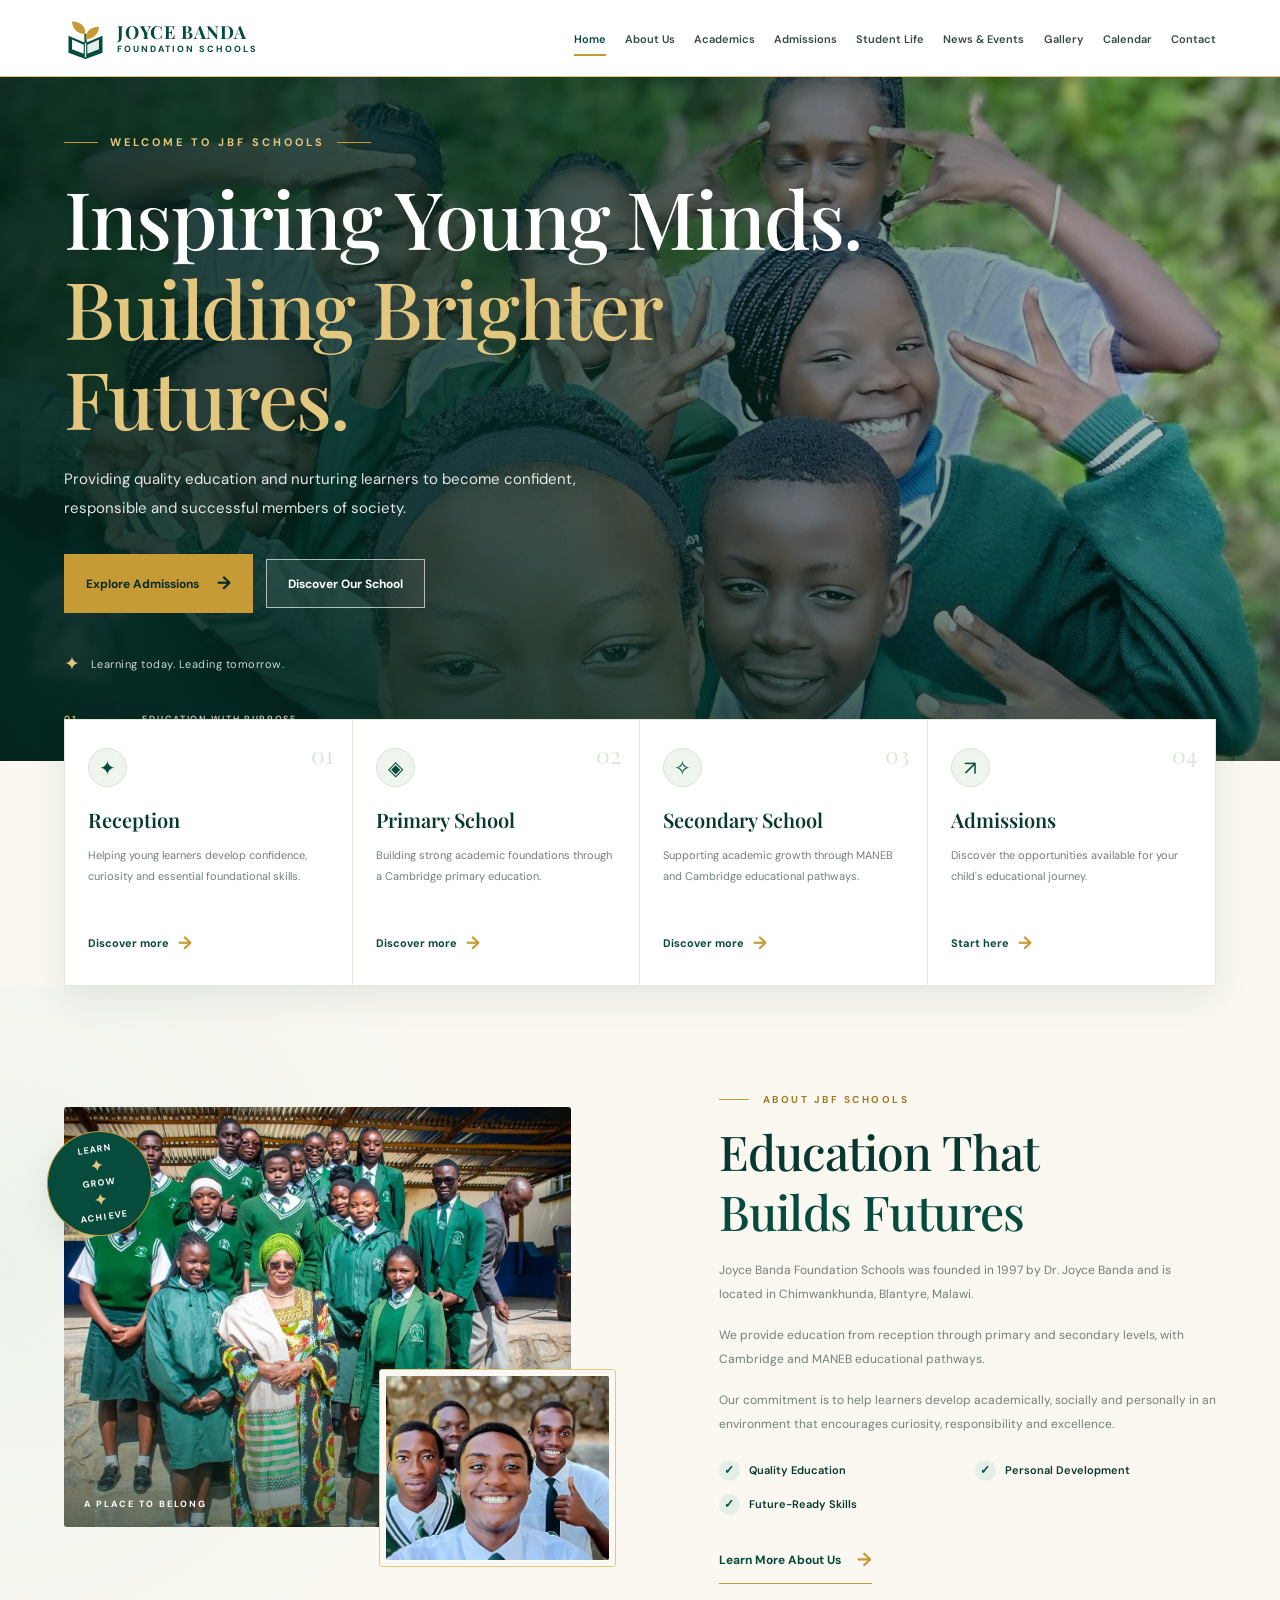
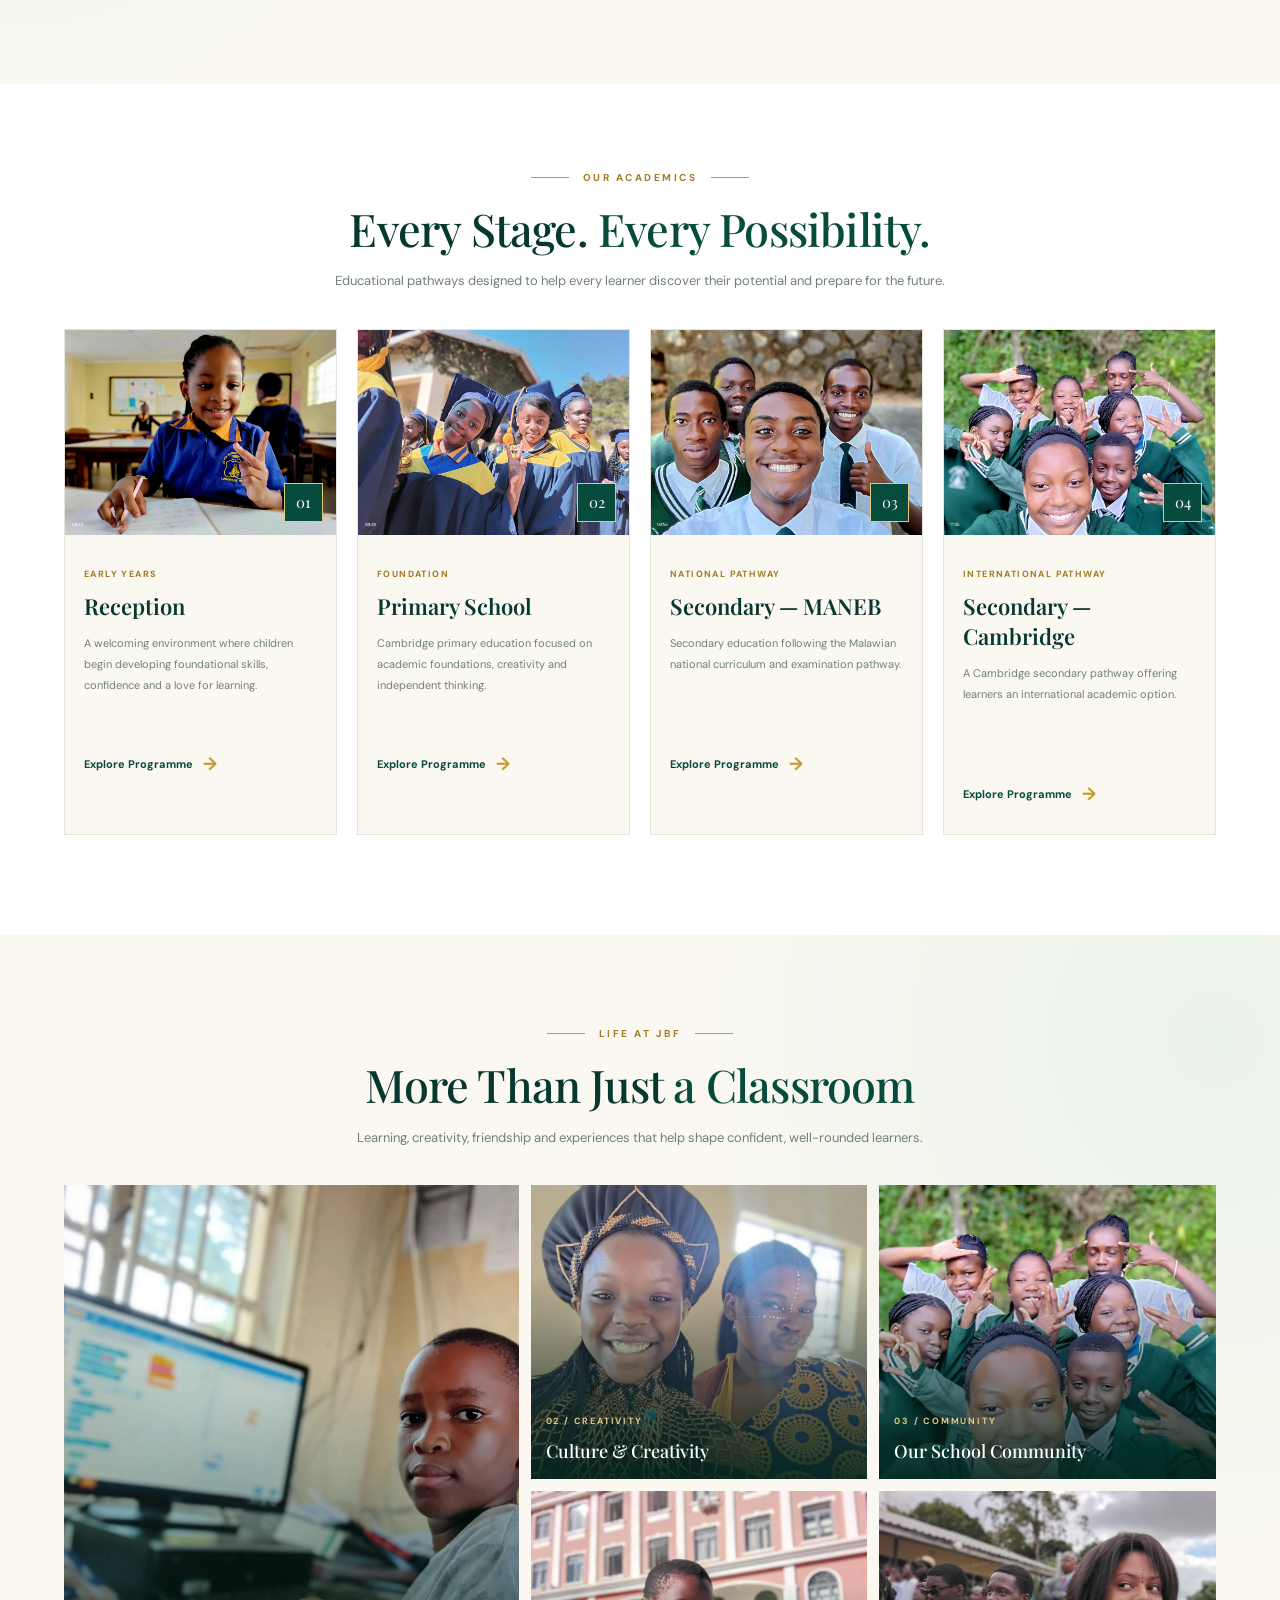
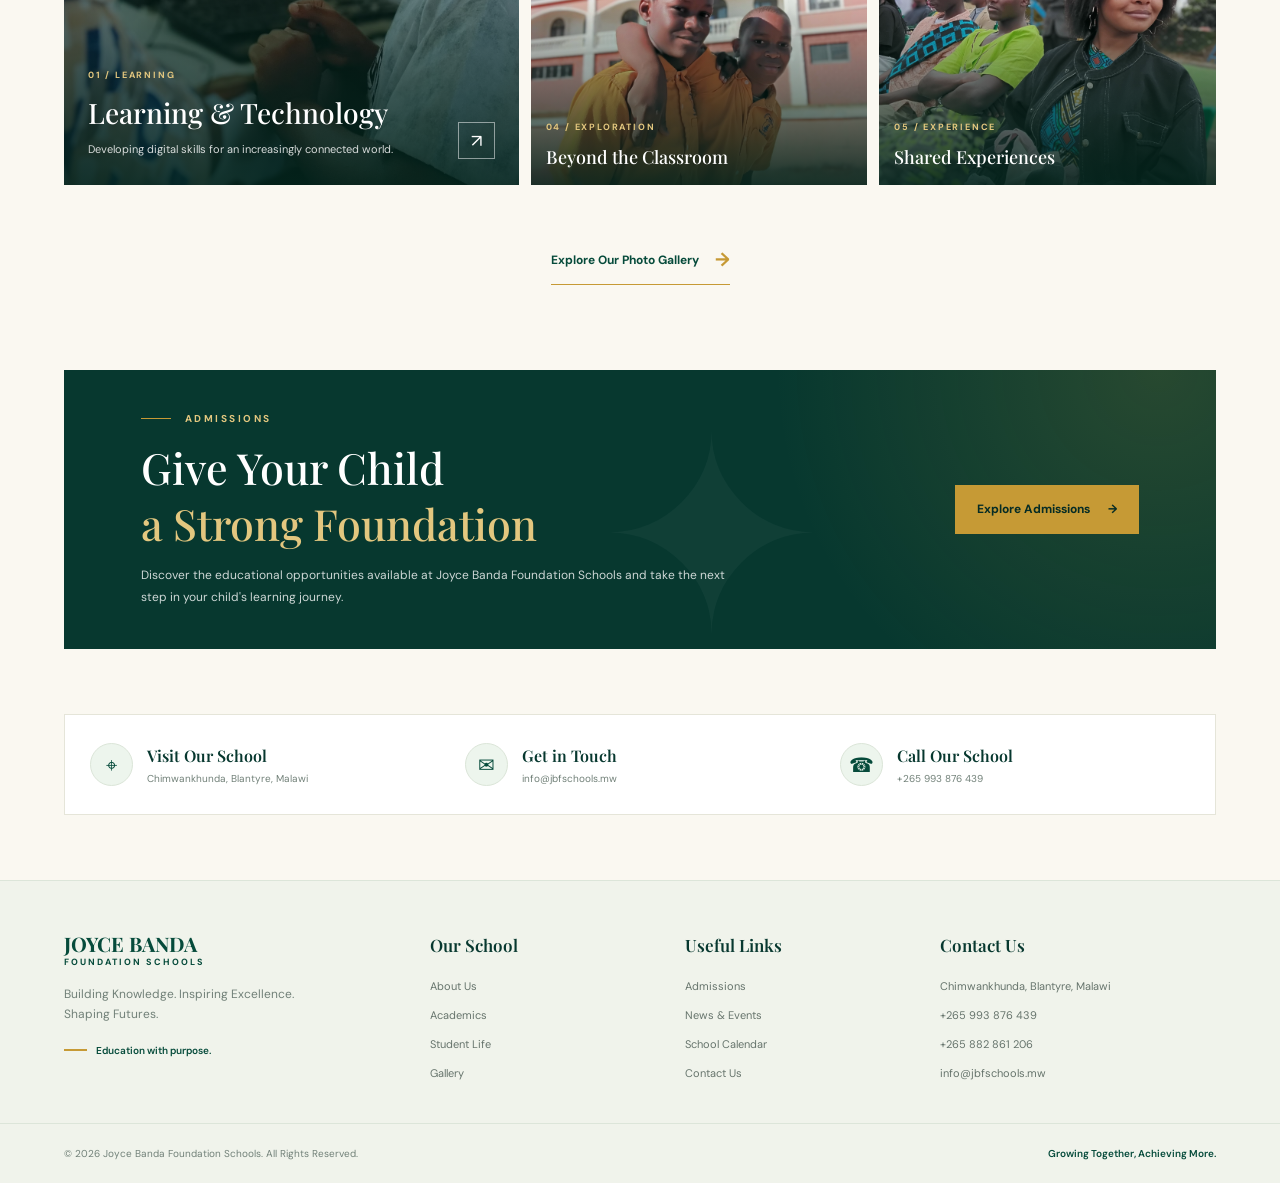
==== commit 97a968f7: "Update index.html" ====
--- a/index.html
+++ b/index.html
@@ -23,7 +23,7 @@
 
 <body>
 
-    <!-- ================= NAVIGATION ================= -->
+  
 
     <header class="site-header">
         <nav class="navbar" aria-label="Main navigation">
@@ -96,7 +96,6 @@
 
     <main>
 
-        <!-- ================= HERO SECTION ================= -->
 
         <section class="hero">
 
@@ -253,7 +252,7 @@
         </section>
 
 
-        <!-- ================= QUICK INFORMATION ================= -->
+        
 
         <section class="quick-info" aria-label="Our school">
 
@@ -339,7 +338,6 @@
         </section>
 
 
-        <!-- ================= ABOUT THE SCHOOL ================= -->
 
         <section class="about-preview">
 
@@ -438,7 +436,6 @@
         </section>
 
 
-        <!-- ================= ACADEMICS ================= -->
 
         <section class="academics">
 
@@ -588,7 +585,6 @@
         </section>
 
 
-        <!-- ================= LIFE AT JBF ================= -->
 
         <section class="school-life">
 
@@ -706,7 +702,6 @@
         </section>
 
 
-        <!-- ================= ADMISSIONS CTA ================= -->
 
         <section class="admission-banner">
 
@@ -741,7 +736,7 @@
         </section>
 
 
-        <!-- ================= CONTACT STRIP ================= -->
+
 
         <section class="contact-strip">
 
@@ -774,7 +769,7 @@
     </main>
 
 
-    <!-- ================= FOOTER ================= -->
+
 
     <footer class="site-footer">
 
